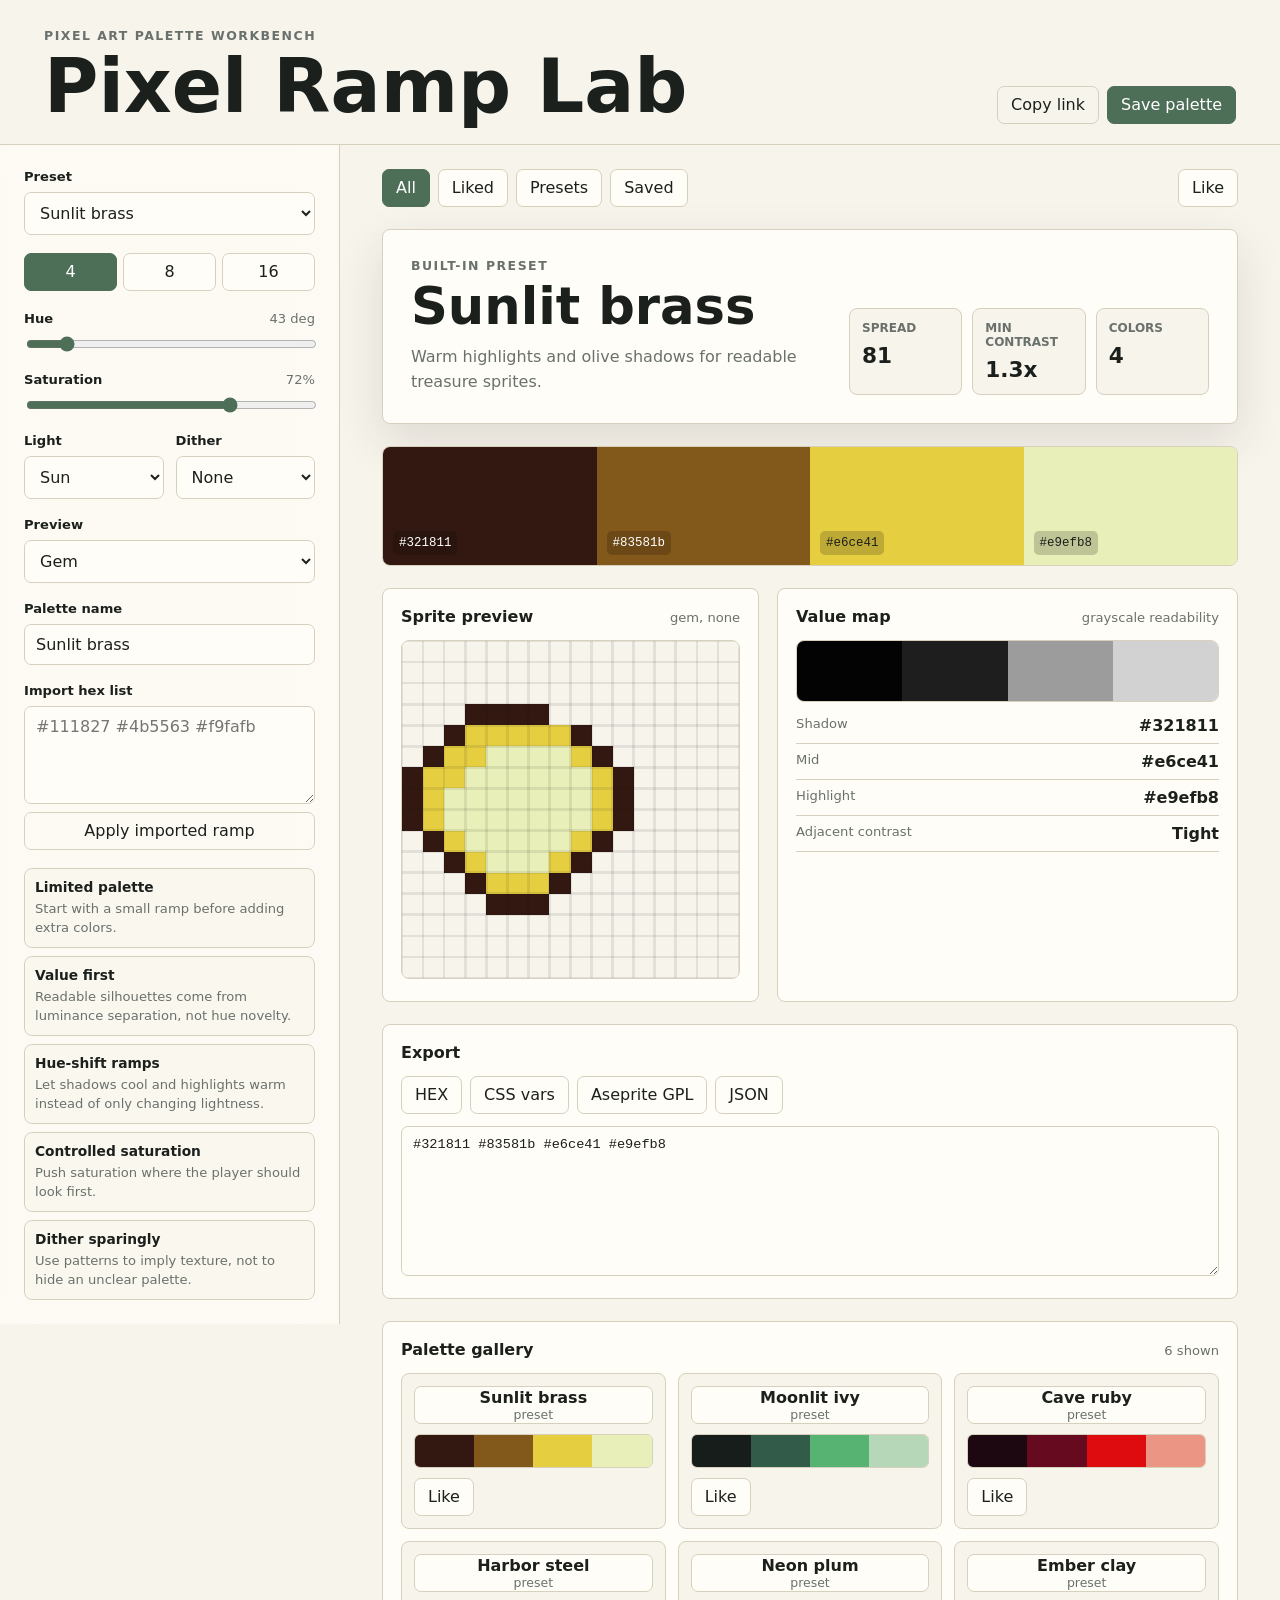
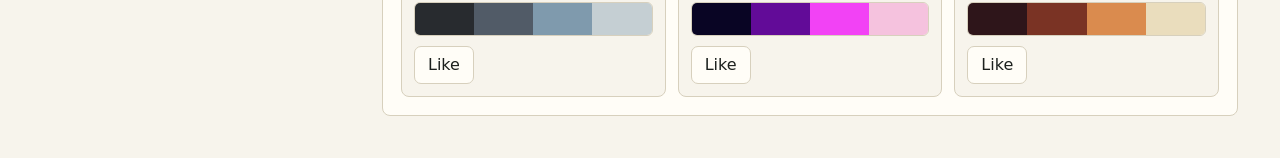
==== index.html @ be0fdb5a "Create Pixel Ramp Lab static app" ====
<!doctype html>
<html lang="en">
  <head>
    <meta charset="utf-8">
    <meta name="viewport" content="width=device-width, initial-scale=1">
    <title>Pixel Ramp Lab</title>
    <meta name="description" content="A static pixel-art palette workbench for ramps, favorites, previews, and exports.">
    <link rel="stylesheet" href="styles.css">
  </head>
  <body>
    <header class="app-header">
      <div>
        <p class="eyebrow">Pixel art palette workbench</p>
        <h1>Pixel Ramp Lab</h1>
      </div>
      <div class="header-actions">
        <button class="ghost-button" id="copy-url-button" type="button">Copy link</button>
        <button class="primary-button" id="save-button" type="button">Save palette</button>
      </div>
    </header>

    <main class="app-shell">
      <section class="control-panel" aria-label="Palette controls">
        <div class="field-group">
          <label for="preset-select">Preset</label>
          <select id="preset-select"></select>
        </div>

        <div class="segmented" aria-label="Ramp size">
          <button type="button" data-size="4">4</button>
          <button type="button" data-size="8">8</button>
          <button type="button" data-size="16">16</button>
        </div>

        <div class="range-field">
          <div>
            <label for="hue-range">Hue</label>
            <output id="hue-output" for="hue-range"></output>
          </div>
          <input id="hue-range" type="range" min="0" max="359" value="43">
        </div>

        <div class="range-field">
          <div>
            <label for="saturation-range">Saturation</label>
            <output id="saturation-output" for="saturation-range"></output>
          </div>
          <input id="saturation-range" type="range" min="12" max="96" value="72">
        </div>

        <div class="field-grid">
          <div class="field-group">
            <label for="environment-select">Light</label>
            <select id="environment-select">
              <option value="sun">Sun</option>
              <option value="moon">Moon</option>
              <option value="cave">Cave</option>
              <option value="overcast">Overcast</option>
              <option value="neon">Neon</option>
            </select>
          </div>
          <div class="field-group">
            <label for="dither-select">Dither</label>
            <select id="dither-select">
              <option value="none">None</option>
              <option value="checker">Checker</option>
              <option value="diagonal">Diagonal</option>
              <option value="vertical">Vertical</option>
              <option value="noise">Noise</option>
            </select>
          </div>
        </div>

        <div class="field-group">
          <label for="sprite-select">Preview</label>
          <select id="sprite-select">
            <option value="gem">Gem</option>
            <option value="character">Character</option>
            <option value="tile">Tile</option>
            <option value="ui">UI button</option>
          </select>
        </div>

        <div class="field-group">
          <label for="palette-name-input">Palette name</label>
          <input id="palette-name-input" type="text" maxlength="48" value="Sunlit brass">
        </div>

        <div class="field-group">
          <label for="import-input">Import hex list</label>
          <textarea id="import-input" rows="4" spellcheck="false" placeholder="#111827 #4b5563 #f9fafb"></textarea>
          <button class="ghost-button full-width" id="import-button" type="button">Apply imported ramp</button>
        </div>

        <div class="rule-list" id="rule-list" aria-label="Pixel art rules"></div>
      </section>

      <section class="workspace" aria-label="Palette workspace">
        <div class="toolbar">
          <div class="filter-tabs" aria-label="Palette filters">
            <button type="button" data-filter="all">All</button>
            <button type="button" data-filter="liked">Liked</button>
            <button type="button" data-filter="presets">Presets</button>
            <button type="button" data-filter="saved">Saved</button>
          </div>
          <button class="like-button" id="like-button" type="button" aria-pressed="false">Like</button>
        </div>

        <div class="palette-hero">
          <div>
            <p class="eyebrow" id="palette-source">Built-in preset</p>
            <h2 id="palette-title">Sunlit brass</h2>
            <p id="palette-note"></p>
          </div>
          <div class="score-grid" aria-label="Palette diagnostics">
            <div>
              <span>Spread</span>
              <strong id="spread-score">0</strong>
            </div>
            <div>
              <span>Min contrast</span>
              <strong id="contrast-score">0</strong>
            </div>
            <div>
              <span>Colors</span>
              <strong id="color-count">0</strong>
            </div>
          </div>
        </div>

        <div class="swatch-strip" id="swatch-strip" aria-label="Generated palette"></div>

        <div class="preview-grid">
          <div class="preview-panel">
            <div class="panel-heading">
              <h3>Sprite preview</h3>
              <span id="preview-caption"></span>
            </div>
            <canvas id="sprite-canvas" width="256" height="256" aria-label="Pixel sprite preview"></canvas>
          </div>

          <div class="preview-panel">
            <div class="panel-heading">
              <h3>Value map</h3>
              <span>grayscale readability</span>
            </div>
            <div class="value-strip" id="value-strip"></div>
            <div class="diagnostic-list" id="diagnostic-list"></div>
          </div>
        </div>

        <div class="export-panel">
          <div class="panel-heading">
            <h3>Export</h3>
            <span id="copy-status" role="status"></span>
          </div>
          <div class="export-actions">
            <button type="button" data-export="hex">HEX</button>
            <button type="button" data-export="css">CSS vars</button>
            <button type="button" data-export="gpl">Aseprite GPL</button>
            <button type="button" data-export="json">JSON</button>
          </div>
          <textarea id="export-output" rows="7" spellcheck="false"></textarea>
        </div>

        <div class="gallery-panel">
          <div class="panel-heading">
            <h3>Palette gallery</h3>
            <span id="gallery-count"></span>
          </div>
          <div class="gallery-grid" id="gallery-grid"></div>
        </div>
      </section>
    </main>

    <script src="app.js"></script>
  </body>
</html>
---- styles.css ----
:root {
  color-scheme: light;
  --ink: #1c201d;
  --muted: #6a716c;
  --paper: #f7f4ec;
  --panel: #fffdf7;
  --panel-strong: #ece7d8;
  --line: #d7d0bd;
  --accent: #4e6f57;
  --accent-ink: #ffffff;
  --warn: #9a472b;
  --shadow: 0 18px 48px rgba(49, 43, 30, 0.12);
  font-family: ui-sans-serif, system-ui, -apple-system, BlinkMacSystemFont, "Segoe UI", sans-serif;
}

* {
  box-sizing: border-box;
}

body {
  margin: 0;
  background: var(--paper);
  color: var(--ink);
}

button,
input,
select,
textarea {
  font: inherit;
}

button {
  border: 1px solid var(--line);
  border-radius: 7px;
  background: var(--panel);
  color: var(--ink);
  min-height: 38px;
  padding: 0 13px;
  cursor: pointer;
}

button:hover {
  border-color: var(--accent);
}

button[aria-pressed="true"],
button.is-active,
.primary-button {
  background: var(--accent);
  border-color: var(--accent);
  color: var(--accent-ink);
}

.ghost-button {
  background: transparent;
}

.full-width {
  width: 100%;
}

.app-header {
  display: flex;
  align-items: flex-end;
  justify-content: space-between;
  gap: 24px;
  padding: 28px clamp(18px, 4vw, 44px) 20px;
  border-bottom: 1px solid var(--line);
}

.app-header h1,
.palette-hero h2 {
  margin: 0;
  line-height: 0.98;
  letter-spacing: 0;
}

.app-header h1 {
  font-size: clamp(2.5rem, 5.8vw, 5.6rem);
}

.palette-hero h2 {
  font-size: clamp(2rem, 4vw, 4rem);
}

.eyebrow {
  margin: 0 0 8px;
  color: var(--muted);
  font-size: 0.78rem;
  font-weight: 700;
  letter-spacing: 0.12em;
  text-transform: uppercase;
}

.header-actions,
.toolbar,
.export-actions,
.filter-tabs {
  display: flex;
  align-items: center;
  gap: 8px;
  flex-wrap: wrap;
}

.app-shell {
  display: grid;
  grid-template-columns: minmax(270px, 340px) 1fr;
  min-height: calc(100vh - 139px);
}

.control-panel {
  position: sticky;
  top: 0;
  align-self: start;
  min-height: calc(100vh - 139px);
  padding: 24px;
  border-right: 1px solid var(--line);
  background: rgba(255, 253, 247, 0.74);
  backdrop-filter: blur(16px);
}

.field-group,
.range-field {
  display: grid;
  gap: 8px;
  margin-bottom: 18px;
}

.range-field > div,
.panel-heading {
  display: flex;
  justify-content: space-between;
  align-items: baseline;
  gap: 16px;
}

label {
  font-size: 0.82rem;
  font-weight: 800;
  color: var(--ink);
}

output,
.panel-heading span,
.diagnostic-list span,
#gallery-count,
#copy-status {
  color: var(--muted);
  font-size: 0.82rem;
}

select,
input[type="text"],
textarea {
  width: 100%;
  border: 1px solid var(--line);
  border-radius: 7px;
  background: var(--panel);
  color: var(--ink);
  padding: 10px 11px;
}

textarea {
  resize: vertical;
}

input[type="range"] {
  width: 100%;
  accent-color: var(--accent);
}

.field-grid {
  display: grid;
  grid-template-columns: 1fr 1fr;
  gap: 12px;
}

.segmented {
  display: grid;
  grid-template-columns: repeat(3, 1fr);
  gap: 6px;
  margin-bottom: 20px;
}

.rule-list {
  display: grid;
  gap: 8px;
  margin-top: 10px;
}

.rule-list article {
  border: 1px solid var(--line);
  border-radius: 8px;
  padding: 10px;
  background: rgba(247, 244, 236, 0.6);
}

.rule-list strong {
  display: block;
  margin-bottom: 4px;
  font-size: 0.86rem;
}

.rule-list p {
  margin: 0;
  color: var(--muted);
  font-size: 0.82rem;
  line-height: 1.45;
}

.workspace {
  padding: 24px clamp(18px, 4vw, 42px) 42px;
  display: grid;
  gap: 22px;
}

.toolbar {
  justify-content: space-between;
}

.palette-hero {
  display: grid;
  grid-template-columns: minmax(0, 1fr) minmax(240px, 360px);
  gap: 24px;
  align-items: end;
  padding: clamp(18px, 3vw, 28px);
  background: var(--panel);
  border: 1px solid var(--line);
  border-radius: 8px;
  box-shadow: var(--shadow);
}

#palette-note {
  max-width: 68ch;
  margin: 14px 0 0;
  color: var(--muted);
  line-height: 1.55;
}

.score-grid {
  display: grid;
  grid-template-columns: repeat(3, 1fr);
  gap: 10px;
}

.score-grid div {
  background: var(--paper);
  border: 1px solid var(--line);
  border-radius: 8px;
  padding: 12px;
}

.score-grid span {
  display: block;
  color: var(--muted);
  font-size: 0.75rem;
  font-weight: 700;
  text-transform: uppercase;
}

.score-grid strong {
  display: block;
  margin-top: 8px;
  font-size: 1.35rem;
}

.swatch-strip {
  display: grid;
  grid-template-columns: repeat(var(--swatch-count, 4), minmax(34px, 1fr));
  min-height: 118px;
  overflow: hidden;
  border: 1px solid var(--line);
  border-radius: 8px;
  background: var(--panel);
}

.swatch {
  position: relative;
  display: flex;
  align-items: flex-end;
  min-height: 118px;
  padding: 10px;
  border: 0;
  border-radius: 0;
  color: var(--swatch-ink, #fff);
}

.swatch code {
  font-family: ui-monospace, SFMono-Regular, Menlo, Consolas, monospace;
  font-size: 0.78rem;
  background: rgba(0, 0, 0, 0.18);
  color: inherit;
  padding: 5px 6px;
  border-radius: 5px;
}

.preview-grid {
  display: grid;
  grid-template-columns: minmax(280px, 0.9fr) minmax(280px, 1.1fr);
  gap: 18px;
}

.preview-panel,
.export-panel,
.gallery-panel {
  border: 1px solid var(--line);
  border-radius: 8px;
  background: var(--panel);
  padding: 18px;
}

.panel-heading h3 {
  margin: 0 0 14px;
  font-size: 1rem;
}

canvas {
  width: 100%;
  max-width: 420px;
  image-rendering: pixelated;
  background: var(--paper);
  border: 1px solid var(--line);
  border-radius: 8px;
}

.value-strip {
  display: grid;
  grid-template-columns: repeat(var(--swatch-count, 4), 1fr);
  min-height: 62px;
  overflow: hidden;
  border: 1px solid var(--line);
  border-radius: 8px;
}

.diagnostic-list {
  display: grid;
  gap: 8px;
  margin-top: 14px;
}

.diagnostic-list div {
  display: flex;
  justify-content: space-between;
  gap: 12px;
  border-bottom: 1px solid var(--line);
  padding-bottom: 8px;
}

.export-actions {
  margin-bottom: 12px;
}

#export-output {
  min-height: 150px;
  font-family: ui-monospace, SFMono-Regular, Menlo, Consolas, monospace;
  font-size: 0.85rem;
}

.gallery-grid {
  display: grid;
  grid-template-columns: repeat(auto-fill, minmax(220px, 1fr));
  gap: 12px;
}

.palette-card {
  display: grid;
  gap: 10px;
  border: 1px solid var(--line);
  border-radius: 8px;
  padding: 12px;
  background: var(--paper);
  text-align: left;
  min-height: 132px;
}

.palette-card strong,
.palette-card span {
  display: block;
}

.palette-card span {
  color: var(--muted);
  font-size: 0.78rem;
}

.mini-ramp {
  display: grid;
  grid-template-columns: repeat(var(--mini-count, 4), 1fr);
  overflow: hidden;
  border: 1px solid var(--line);
  border-radius: 6px;
  height: 34px;
}

.empty-state {
  border: 1px dashed var(--line);
  border-radius: 8px;
  padding: 18px;
  color: var(--muted);
  background: rgba(255, 253, 247, 0.64);
}

@media (max-width: 900px) {
  .app-header,
  .palette-hero,
  .preview-grid {
    grid-template-columns: 1fr;
  }

  .app-header {
    align-items: flex-start;
  }

  .app-shell {
    grid-template-columns: 1fr;
  }

  .control-panel {
    position: static;
    min-height: auto;
    border-right: 0;
    border-bottom: 1px solid var(--line);
  }
}

@media (max-width: 560px) {
  .app-header {
    display: grid;
  }

  .header-actions,
  .toolbar,
  .filter-tabs,
  .export-actions {
    align-items: stretch;
  }

  .header-actions button,
  .filter-tabs button,
  .export-actions button,
  .like-button {
    flex: 1 1 auto;
  }

  .field-grid,
  .score-grid {
    grid-template-columns: 1fr;
  }

  .swatch-strip {
    grid-template-columns: repeat(2, 1fr);
  }
}
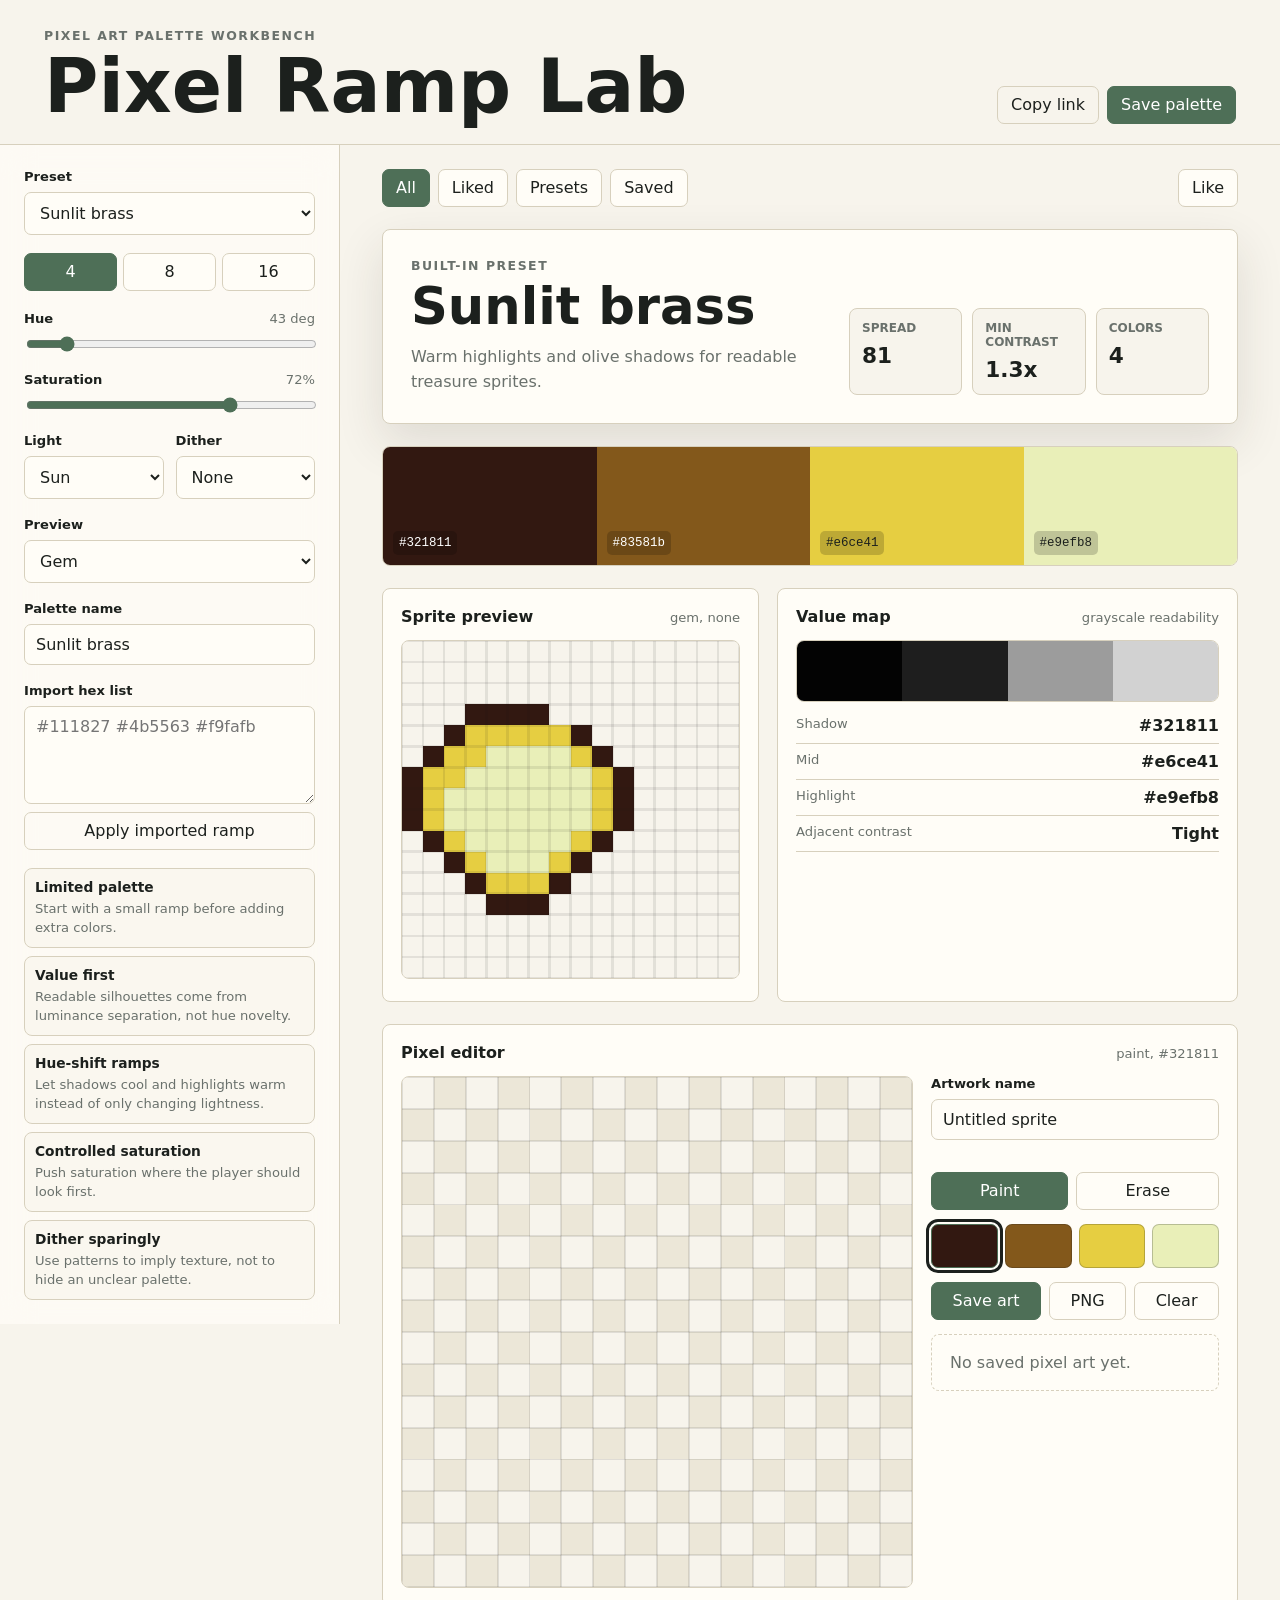
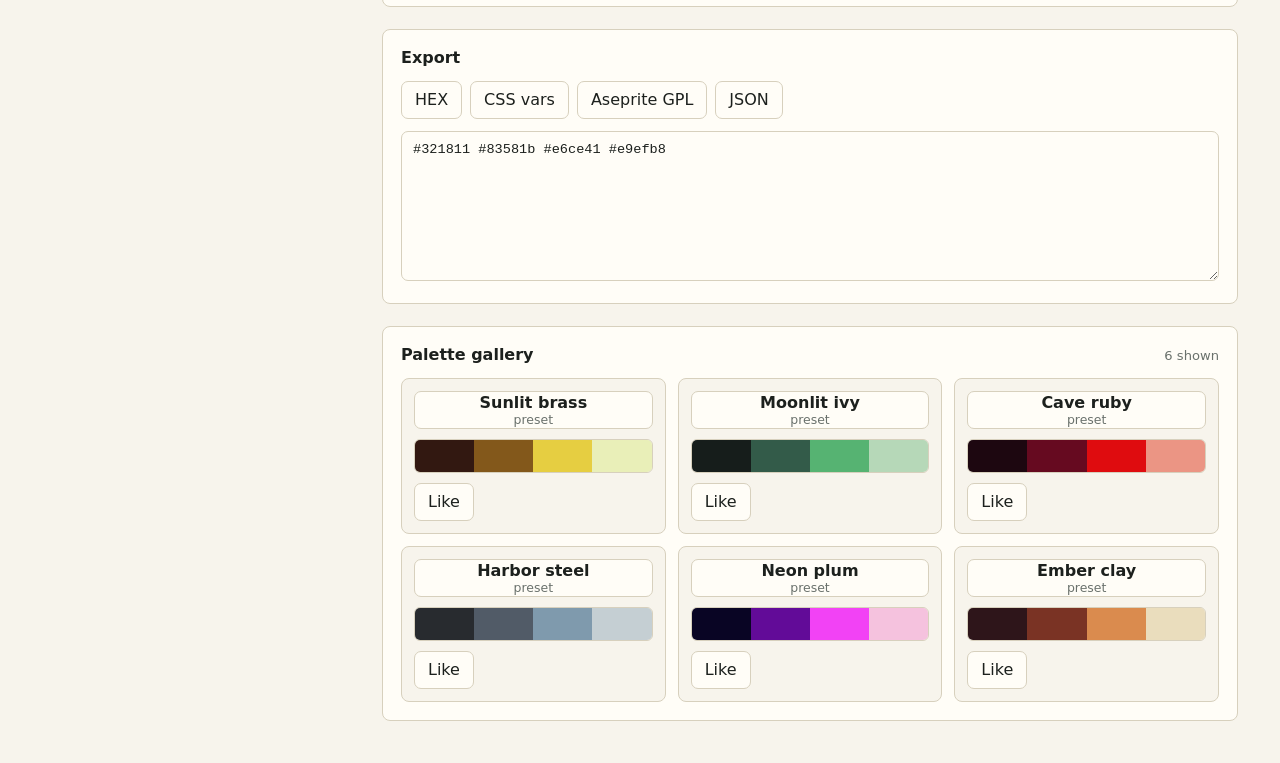
==== commit e35a2703: "Add pixel art editor" ====
--- a/index.html
+++ b/index.html
@@ -149,6 +149,35 @@
           </div>
         </div>
 
+        <div class="editor-panel">
+          <div class="panel-heading">
+            <h3>Pixel editor</h3>
+            <span id="art-status" role="status"></span>
+          </div>
+          <div class="editor-grid">
+            <div class="canvas-wrap">
+              <canvas id="art-canvas" width="512" height="512" aria-label="Pixel art editor"></canvas>
+            </div>
+            <div class="editor-controls" aria-label="Pixel editor controls">
+              <div class="field-group">
+                <label for="art-name-input">Artwork name</label>
+                <input id="art-name-input" type="text" maxlength="48" value="Untitled sprite">
+              </div>
+              <div class="tool-row" aria-label="Drawing tool">
+                <button type="button" data-tool="paint">Paint</button>
+                <button type="button" data-tool="erase">Erase</button>
+              </div>
+              <div class="brush-strip" id="brush-strip" aria-label="Brush colors"></div>
+              <div class="art-actions">
+                <button class="primary-button" id="save-art-button" type="button">Save art</button>
+                <button class="ghost-button" id="export-art-button" type="button">PNG</button>
+                <button class="ghost-button" id="clear-art-button" type="button">Clear</button>
+              </div>
+              <div class="art-gallery" id="art-gallery" aria-label="Saved pixel art"></div>
+            </div>
+          </div>
+        </div>
+
         <div class="export-panel">
           <div class="panel-heading">
             <h3>Export</h3>
@@ -176,4 +205,3 @@
     <script src="app.js"></script>
   </body>
 </html>
-
--- a/styles.css
+++ b/styles.css
@@ -302,6 +302,7 @@
 }
 
 .preview-panel,
+.editor-panel,
 .export-panel,
 .gallery-panel {
   border: 1px solid var(--line);
@@ -322,6 +323,95 @@
   background: var(--paper);
   border: 1px solid var(--line);
   border-radius: 8px;
+}
+
+.editor-grid {
+  display: grid;
+  grid-template-columns: minmax(300px, 512px) minmax(260px, 1fr);
+  gap: 18px;
+  align-items: start;
+}
+
+.canvas-wrap {
+  display: grid;
+  place-items: center;
+}
+
+#art-canvas {
+  max-width: 512px;
+  aspect-ratio: 1;
+  touch-action: none;
+  cursor: crosshair;
+}
+
+.editor-controls {
+  display: grid;
+  gap: 14px;
+}
+
+.tool-row,
+.art-actions {
+  display: flex;
+  flex-wrap: wrap;
+  gap: 8px;
+}
+
+.tool-row button,
+.art-actions button {
+  flex: 1 1 auto;
+}
+
+.brush-strip {
+  display: grid;
+  grid-template-columns: repeat(var(--swatch-count, 4), minmax(34px, 1fr));
+  gap: 7px;
+}
+
+.brush-button {
+  min-height: 44px;
+  border-color: rgba(28, 32, 29, 0.24);
+}
+
+.brush-button.is-active {
+  outline: 3px solid var(--ink);
+  outline-offset: 2px;
+}
+
+.art-gallery {
+  display: grid;
+  gap: 8px;
+  max-height: 230px;
+  overflow: auto;
+}
+
+.art-card {
+  display: grid;
+  grid-template-columns: 42px 1fr auto;
+  align-items: center;
+  gap: 10px;
+  border: 1px solid var(--line);
+  border-radius: 8px;
+  padding: 8px;
+  background: var(--paper);
+}
+
+.art-thumb {
+  width: 42px;
+  height: 42px;
+  image-rendering: pixelated;
+  border: 1px solid var(--line);
+  border-radius: 5px;
+  background: var(--panel);
+}
+
+.art-card strong,
+.art-card span {
+  display: block;
+}
+
+.art-card span {
+  color: var(--muted);
+  font-size: 0.76rem;
 }
 
 .value-strip {
@@ -404,6 +494,7 @@
 @media (max-width: 900px) {
   .app-header,
   .palette-hero,
+  .editor-grid,
   .preview-grid {
     grid-template-columns: 1fr;
   }
@@ -452,4 +543,3 @@
     grid-template-columns: repeat(2, 1fr);
   }
 }
-
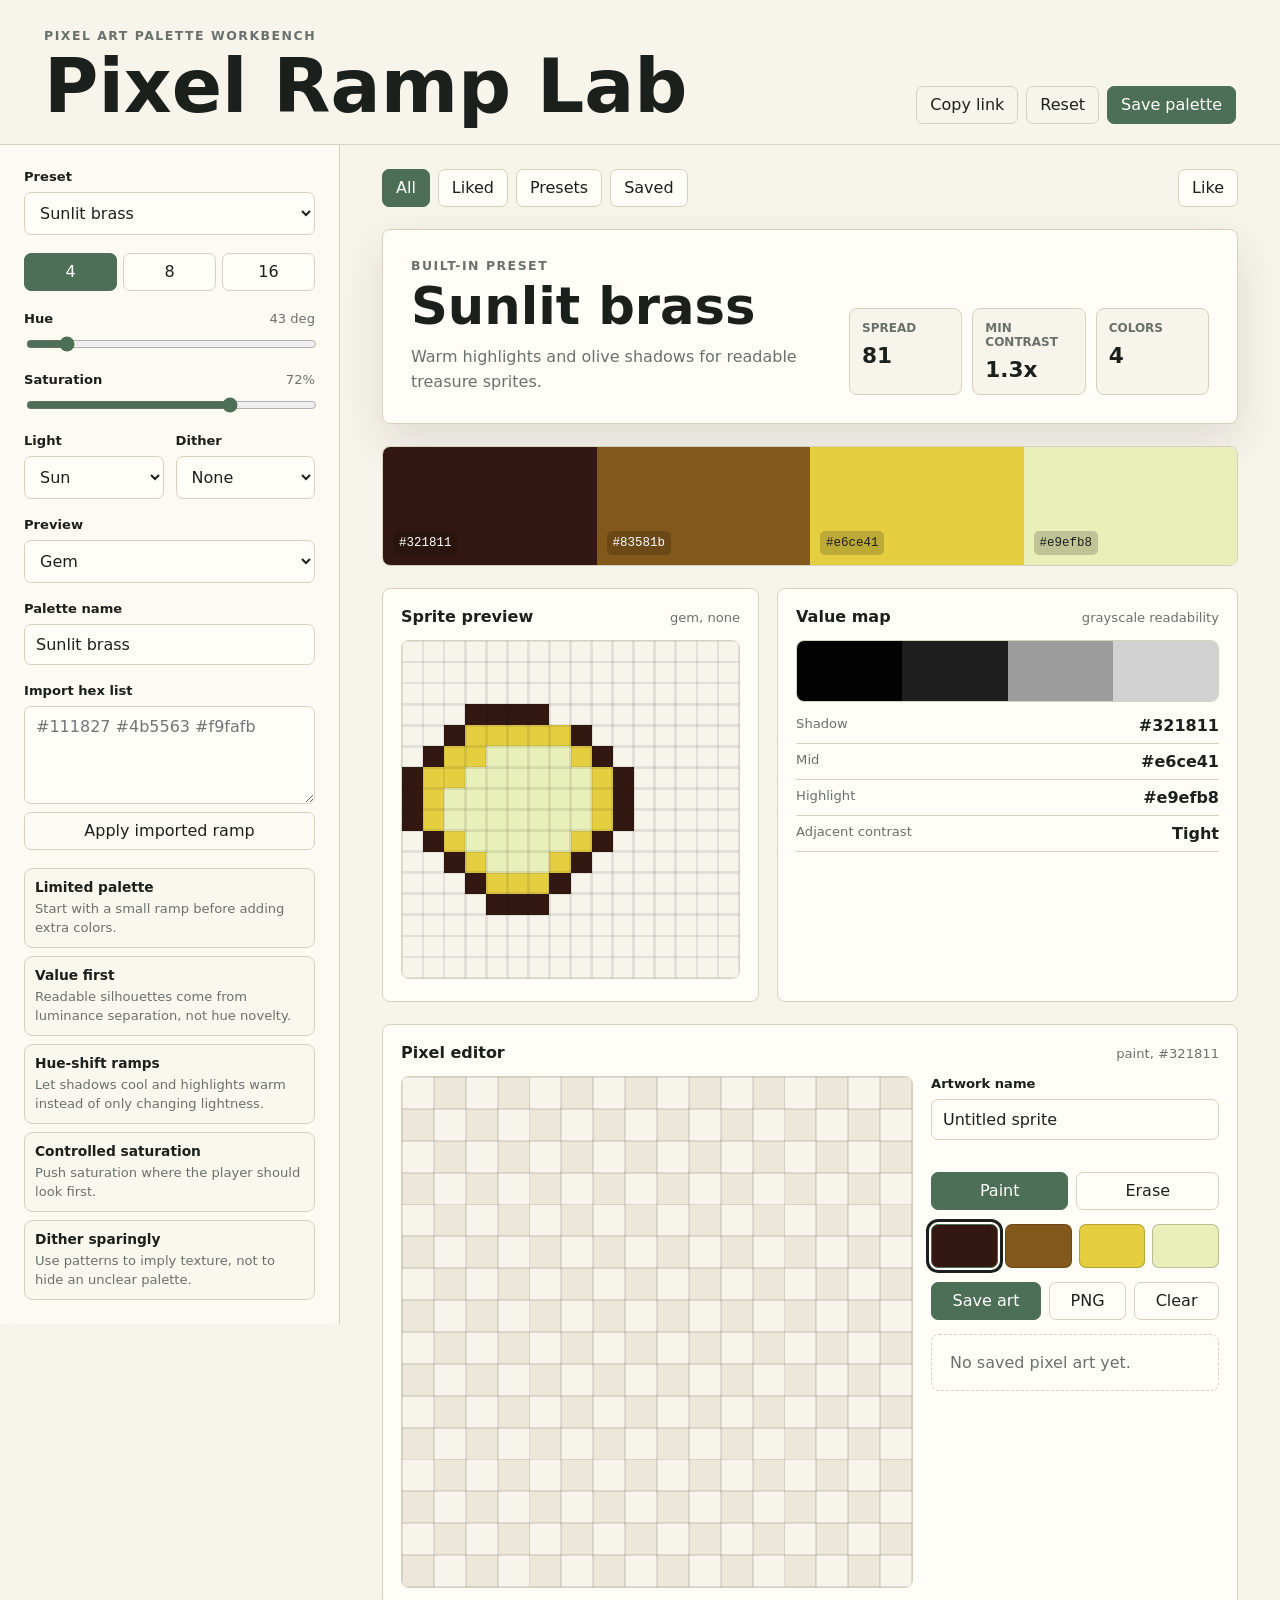
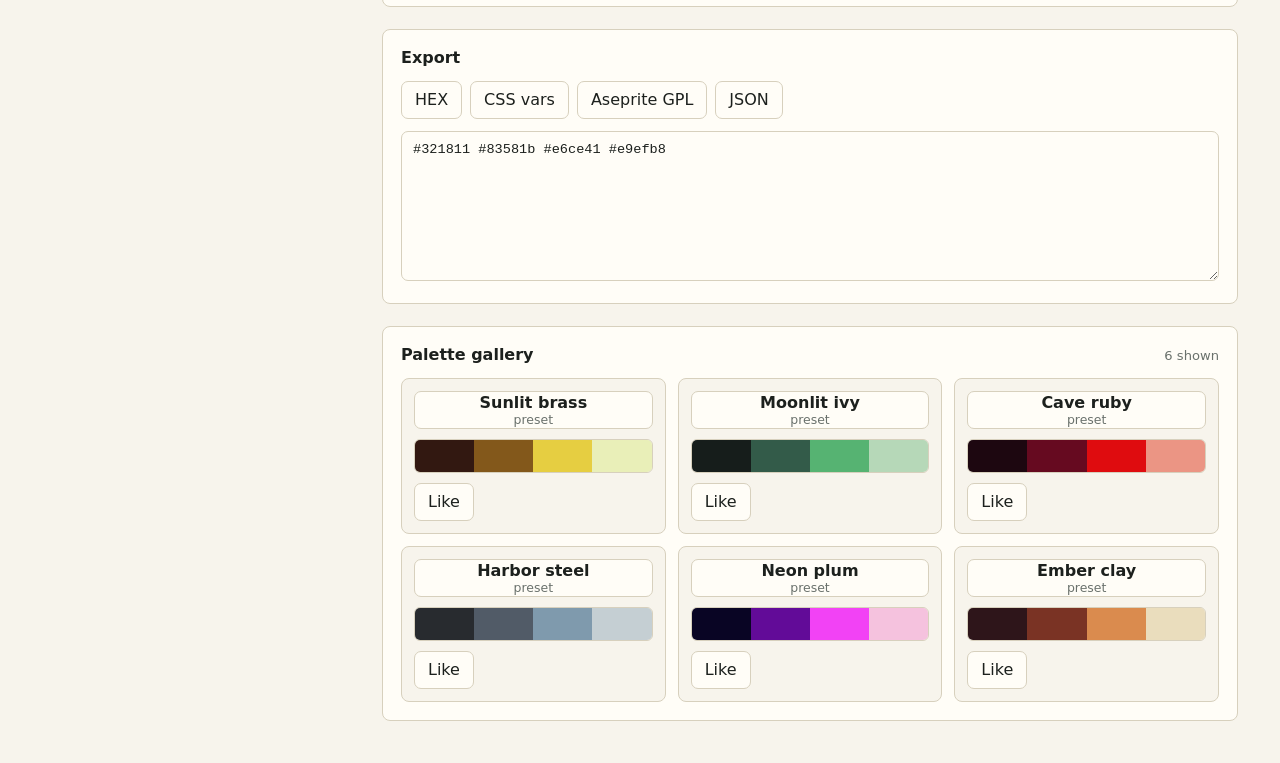
==== commit 5f41c291: "Add workspace reset button" ====
--- a/index.html
+++ b/index.html
@@ -15,6 +15,7 @@
       </div>
       <div class="header-actions">
         <button class="ghost-button" id="copy-url-button" type="button">Copy link</button>
+        <button class="ghost-button" id="reset-button" type="button">Reset</button>
         <button class="primary-button" id="save-button" type="button">Save palette</button>
       </div>
     </header>
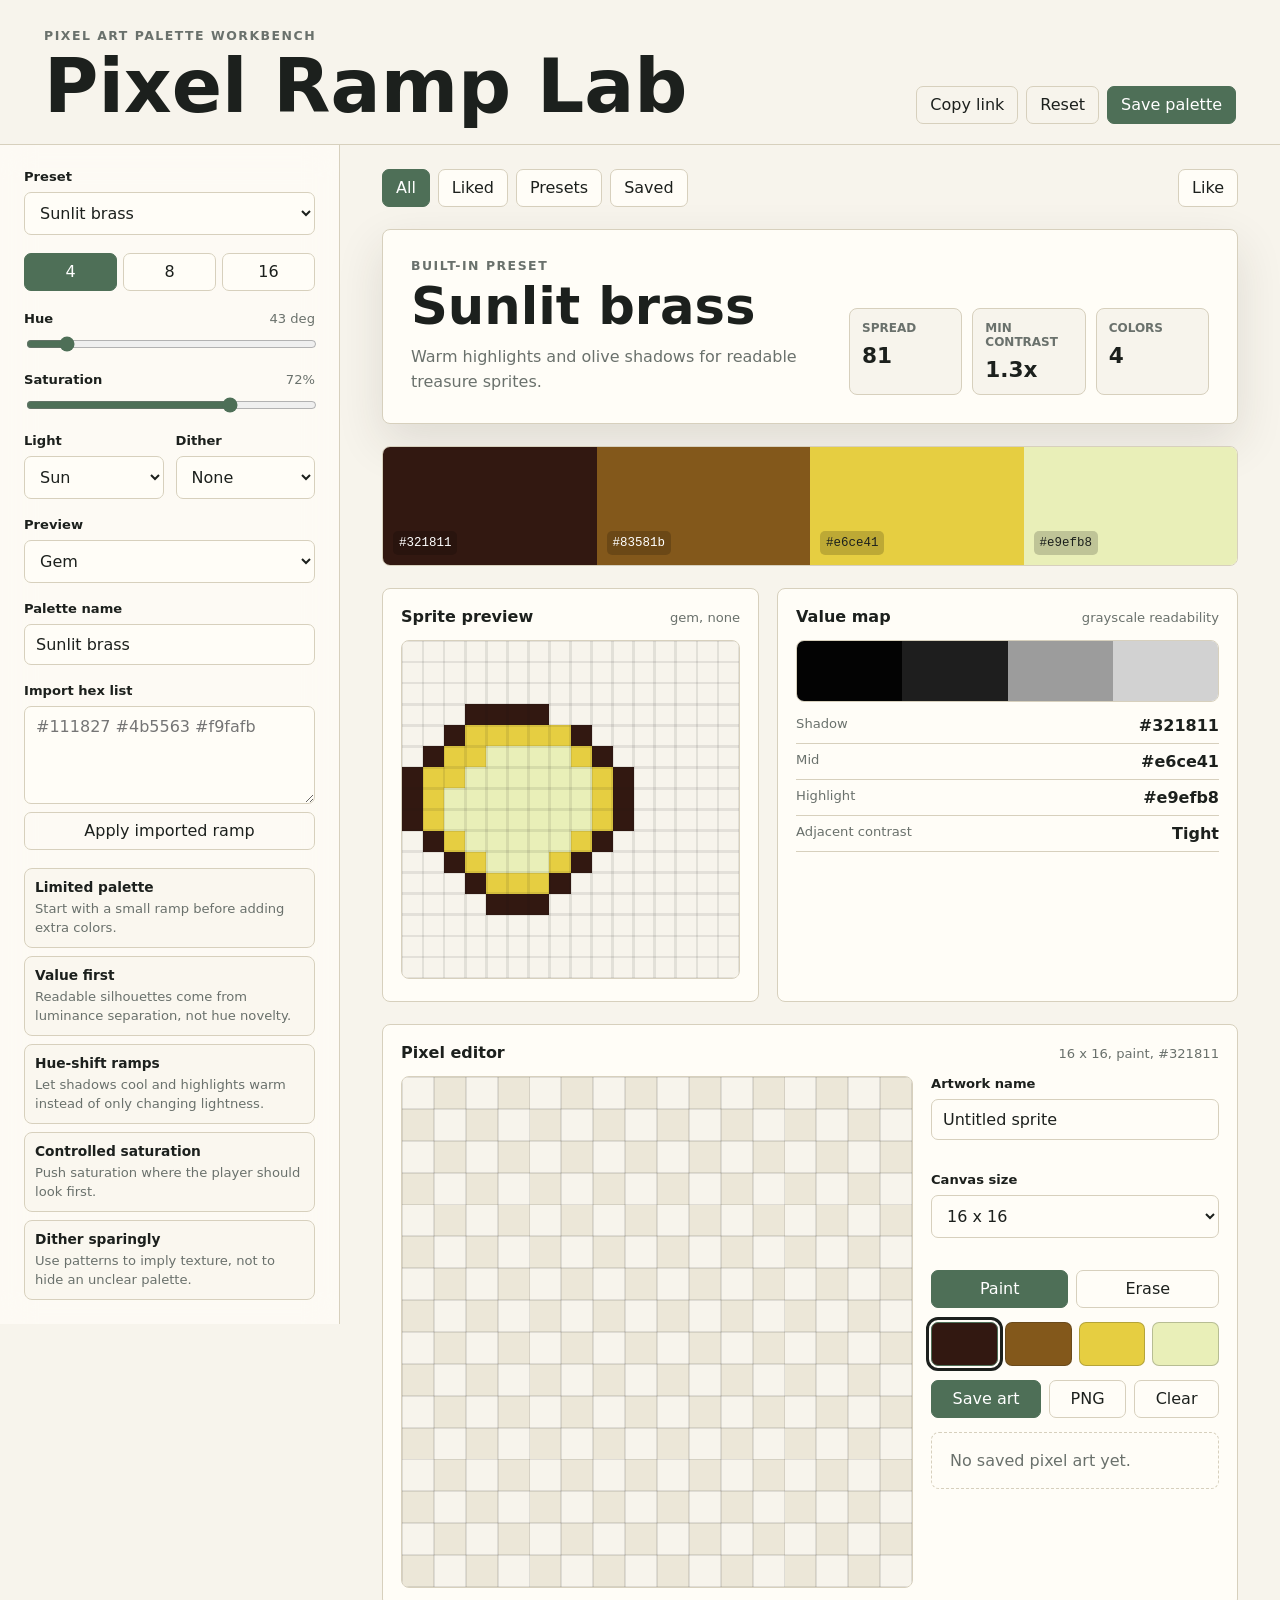
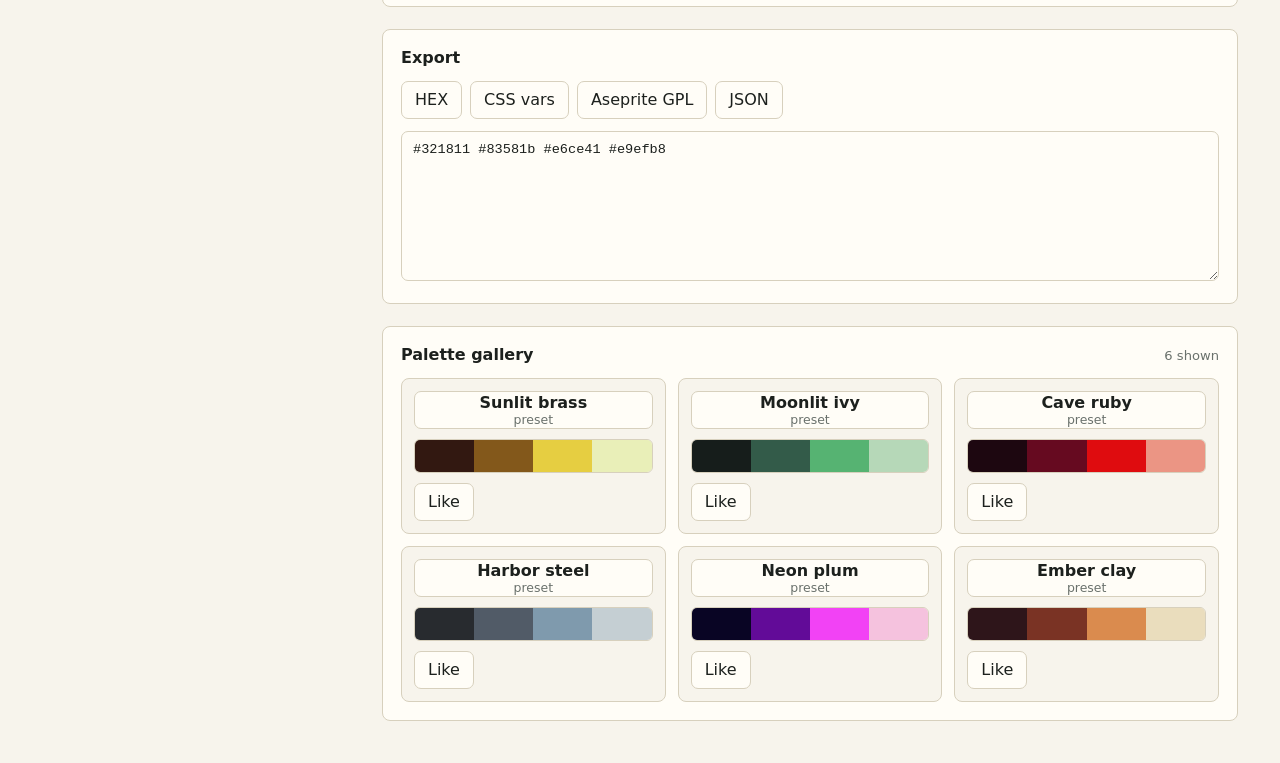
==== commit 25abd46a: "Allow pixel editor canvas resizing" ====
--- a/index.html
+++ b/index.html
@@ -164,6 +164,15 @@
                 <label for="art-name-input">Artwork name</label>
                 <input id="art-name-input" type="text" maxlength="48" value="Untitled sprite">
               </div>
+              <div class="field-group">
+                <label for="art-size-select">Canvas size</label>
+                <select id="art-size-select">
+                  <option value="8">8 x 8</option>
+                  <option value="16" selected>16 x 16</option>
+                  <option value="24">24 x 24</option>
+                  <option value="32">32 x 32</option>
+                </select>
+              </div>
               <div class="tool-row" aria-label="Drawing tool">
                 <button type="button" data-tool="paint">Paint</button>
                 <button type="button" data-tool="erase">Erase</button>
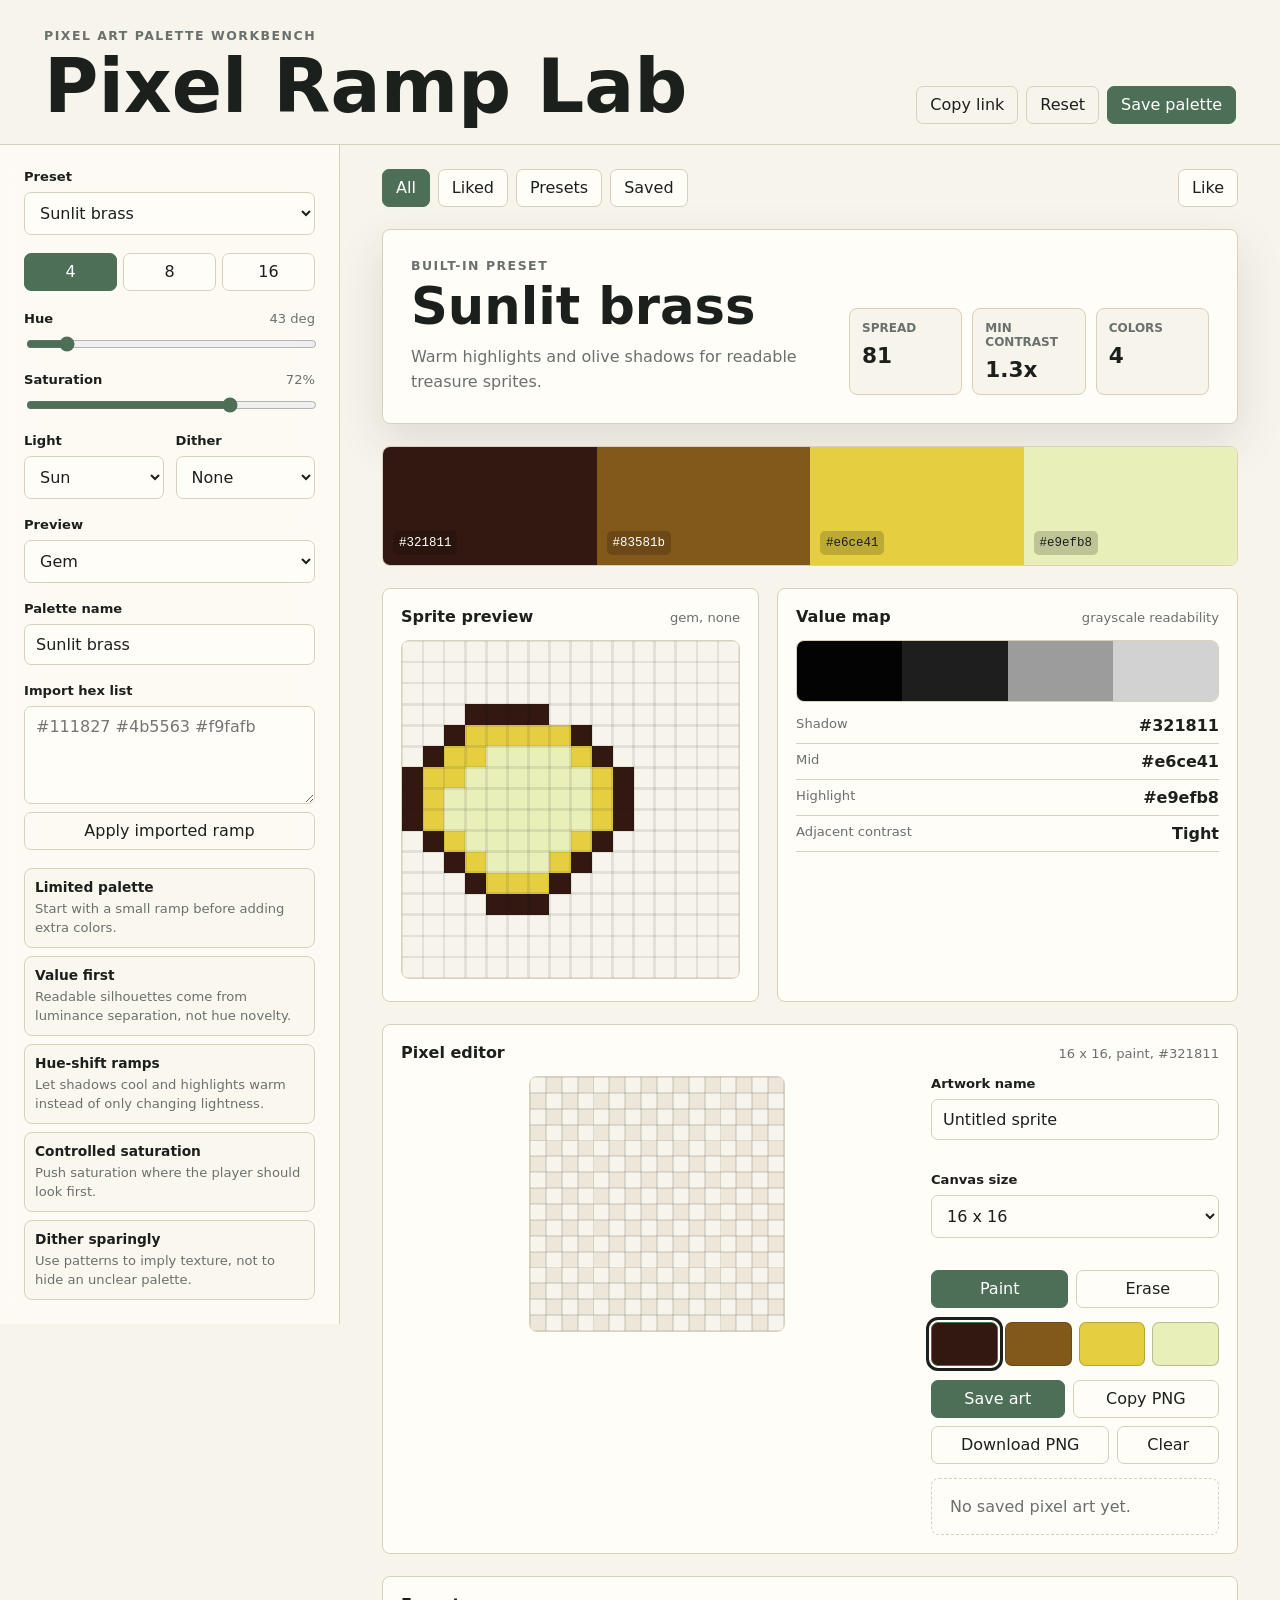
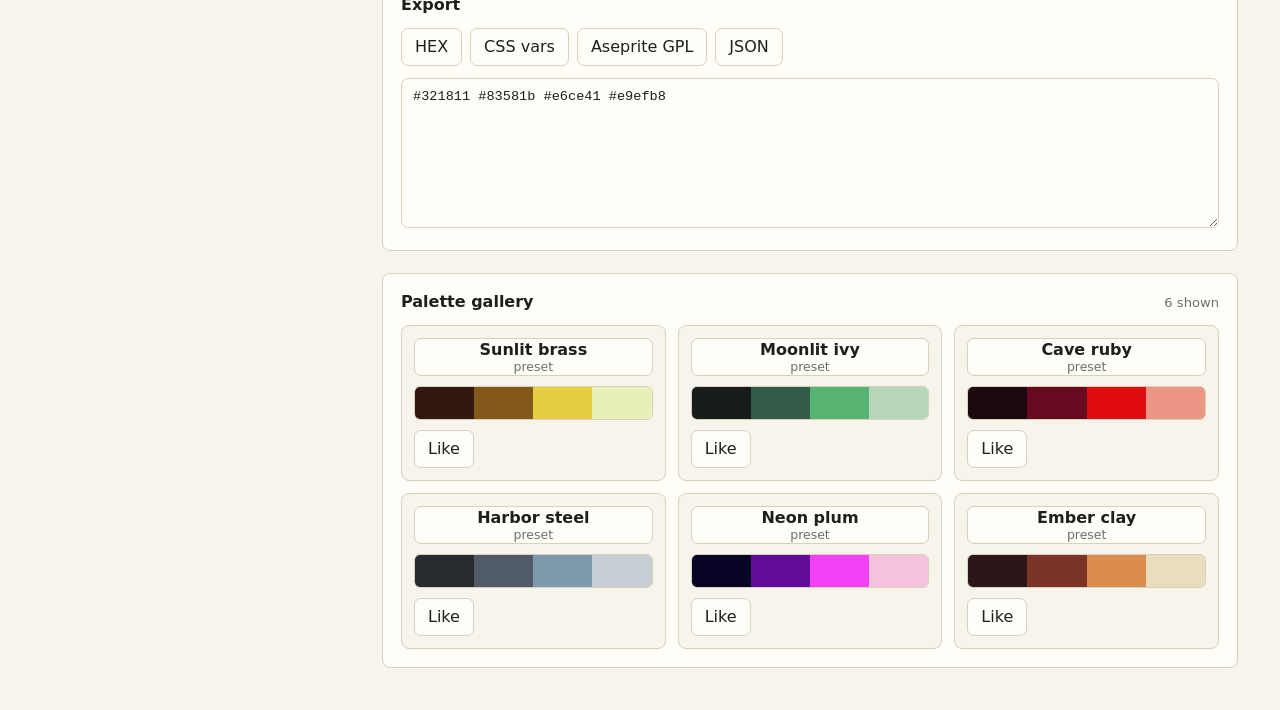
==== commit f8b58760: "Fix pixel art sizing and add PNG copy" ====
--- a/index.html
+++ b/index.html
@@ -157,7 +157,7 @@
           </div>
           <div class="editor-grid">
             <div class="canvas-wrap">
-              <canvas id="art-canvas" width="512" height="512" aria-label="Pixel art editor"></canvas>
+              <canvas id="art-canvas" width="256" height="256" aria-label="Pixel art editor"></canvas>
             </div>
             <div class="editor-controls" aria-label="Pixel editor controls">
               <div class="field-group">
@@ -180,7 +180,8 @@
               <div class="brush-strip" id="brush-strip" aria-label="Brush colors"></div>
               <div class="art-actions">
                 <button class="primary-button" id="save-art-button" type="button">Save art</button>
-                <button class="ghost-button" id="export-art-button" type="button">PNG</button>
+                <button class="ghost-button" id="copy-art-button" type="button">Copy PNG</button>
+                <button class="ghost-button" id="export-art-button" type="button">Download PNG</button>
                 <button class="ghost-button" id="clear-art-button" type="button">Clear</button>
               </div>
               <div class="art-gallery" id="art-gallery" aria-label="Saved pixel art"></div>
--- a/styles.css
+++ b/styles.css
@@ -338,7 +338,8 @@
 }
 
 #art-canvas {
-  max-width: 512px;
+  width: min(100%, var(--art-display-size, 256px));
+  max-width: none;
   aspect-ratio: 1;
   touch-action: none;
   cursor: crosshair;
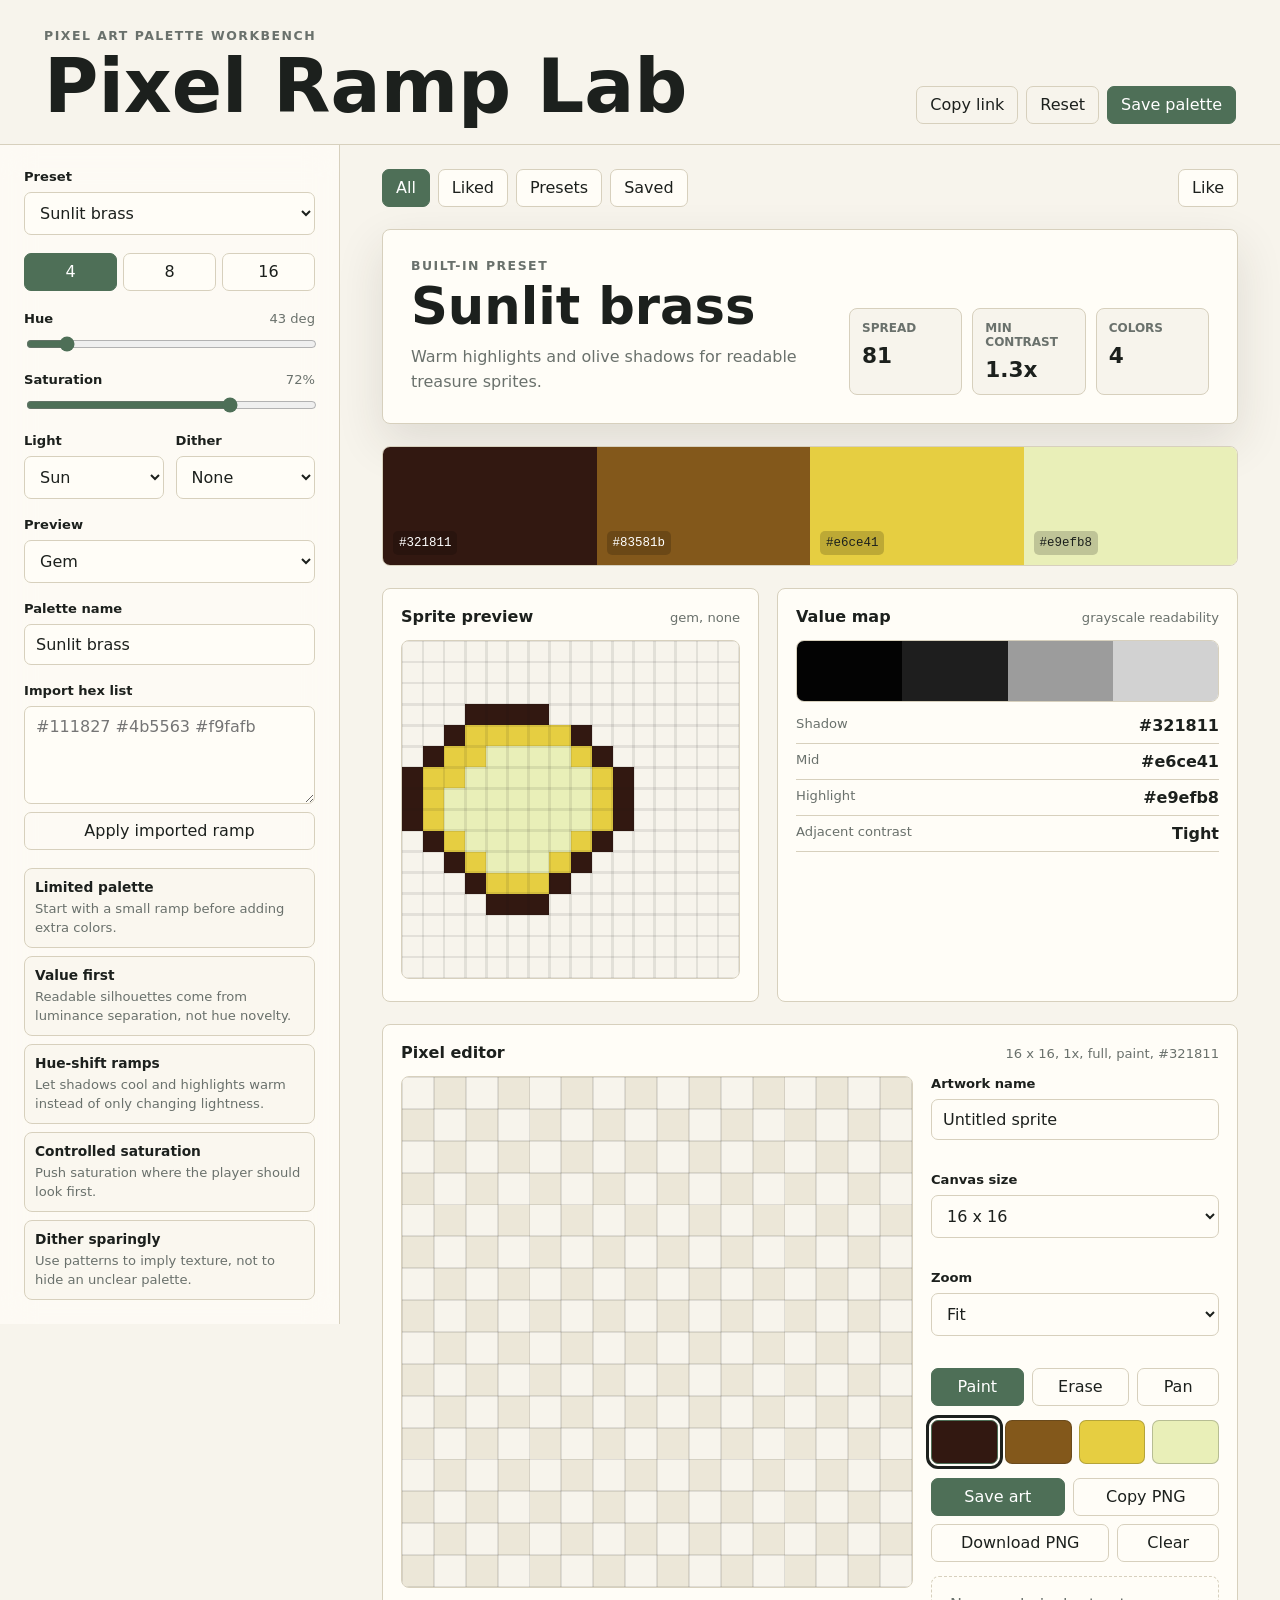
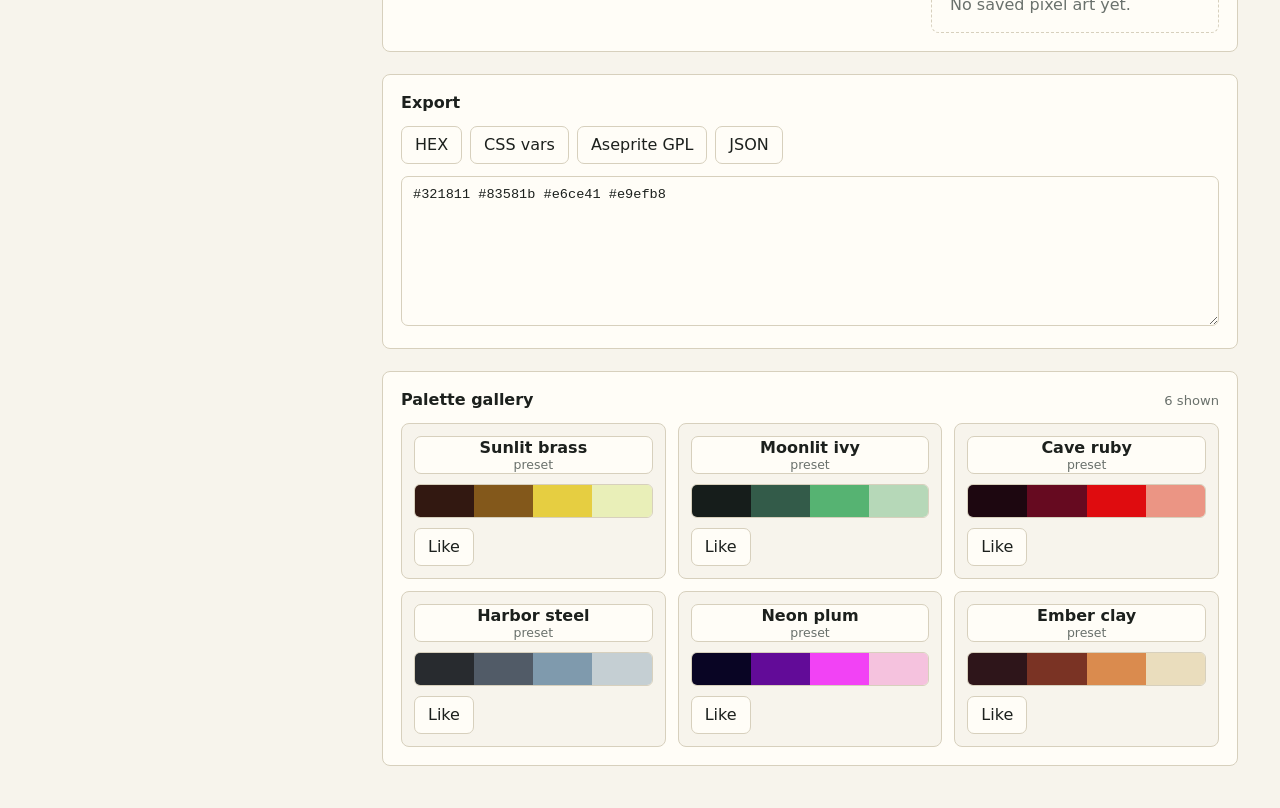
==== commit b9dc495e: "Add fixed-size zoomable pixel editor" ====
--- a/index.html
+++ b/index.html
@@ -173,9 +173,18 @@
                   <option value="32">32 x 32</option>
                 </select>
               </div>
+              <div class="field-group">
+                <label for="art-zoom-select">Zoom</label>
+                <select id="art-zoom-select">
+                  <option value="1" selected>Fit</option>
+                  <option value="2">2x</option>
+                  <option value="4">4x</option>
+                </select>
+              </div>
               <div class="tool-row" aria-label="Drawing tool">
                 <button type="button" data-tool="paint">Paint</button>
                 <button type="button" data-tool="erase">Erase</button>
+                <button type="button" data-tool="pan">Pan</button>
               </div>
               <div class="brush-strip" id="brush-strip" aria-label="Brush colors"></div>
               <div class="art-actions">
--- a/styles.css
+++ b/styles.css
@@ -338,7 +338,7 @@
 }
 
 #art-canvas {
-  width: min(100%, var(--art-display-size, 256px));
+  width: min(100%, 512px);
   max-width: none;
   aspect-ratio: 1;
   touch-action: none;
